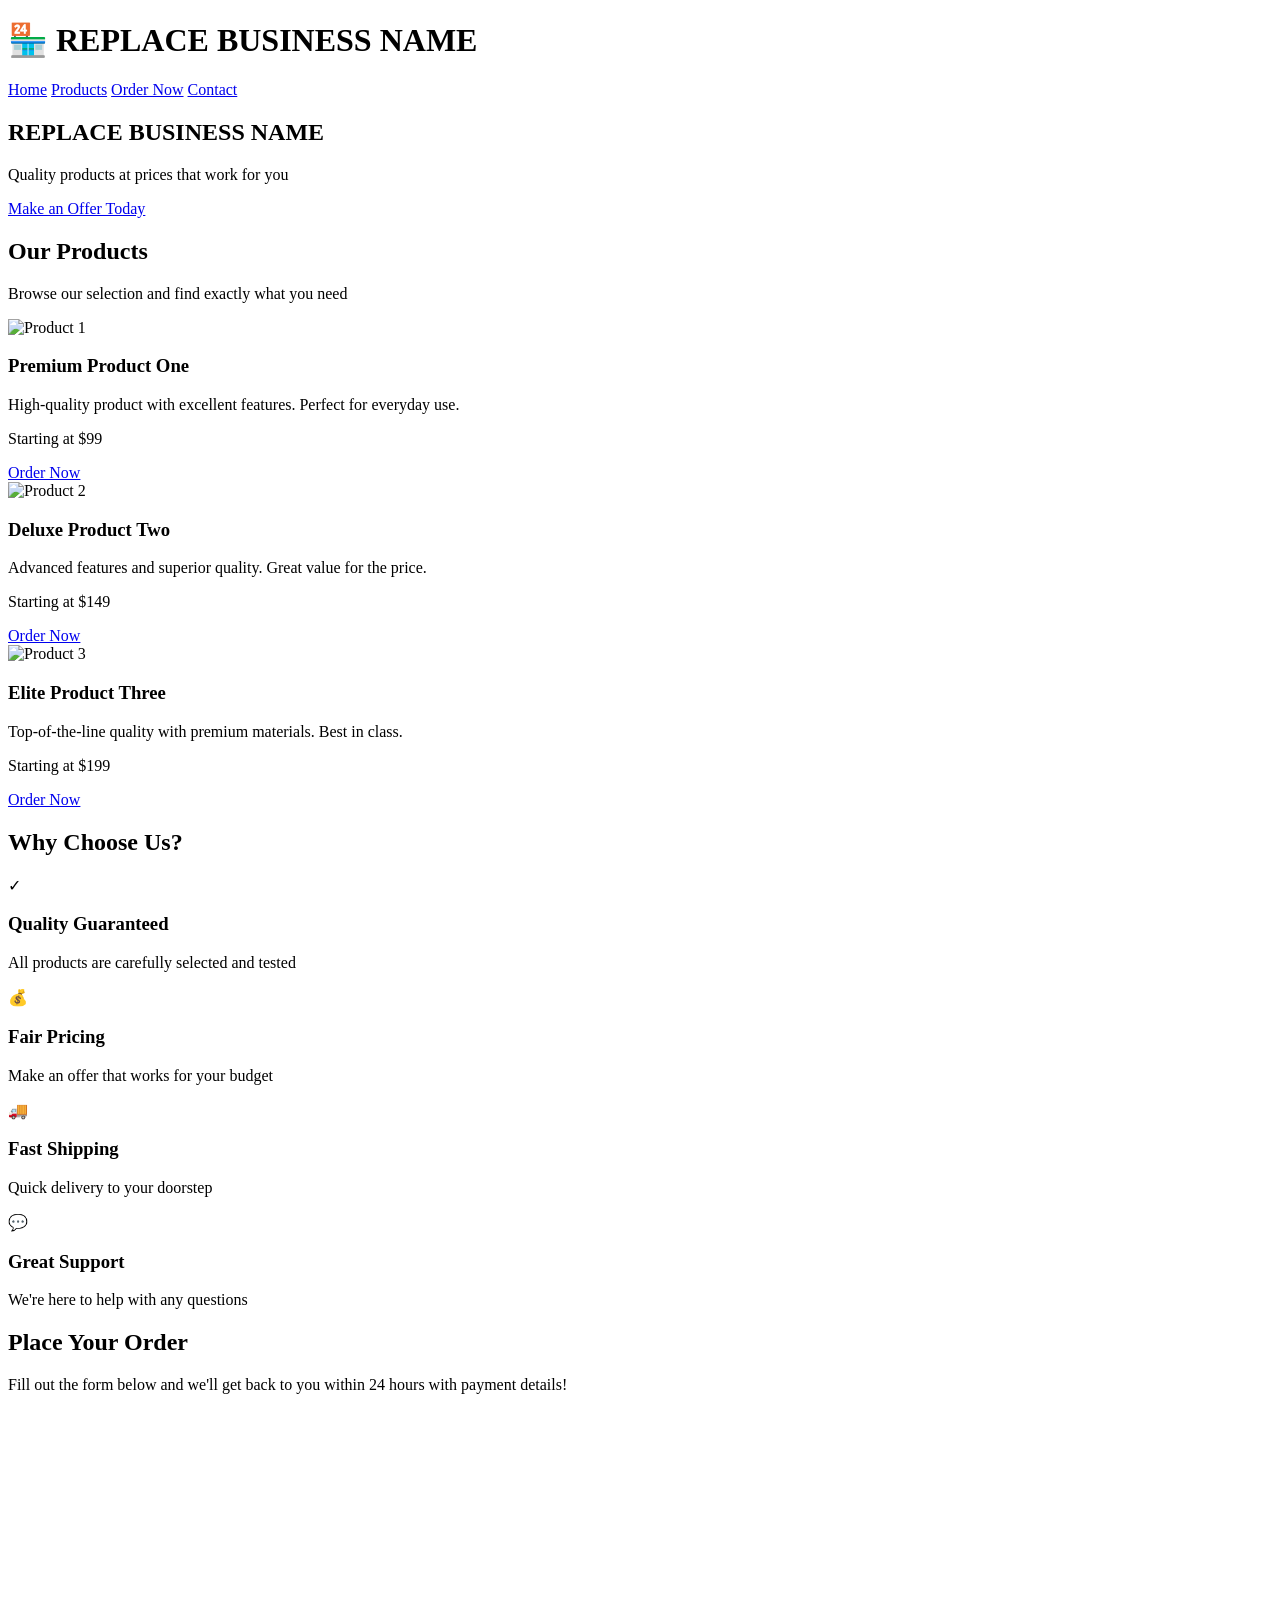
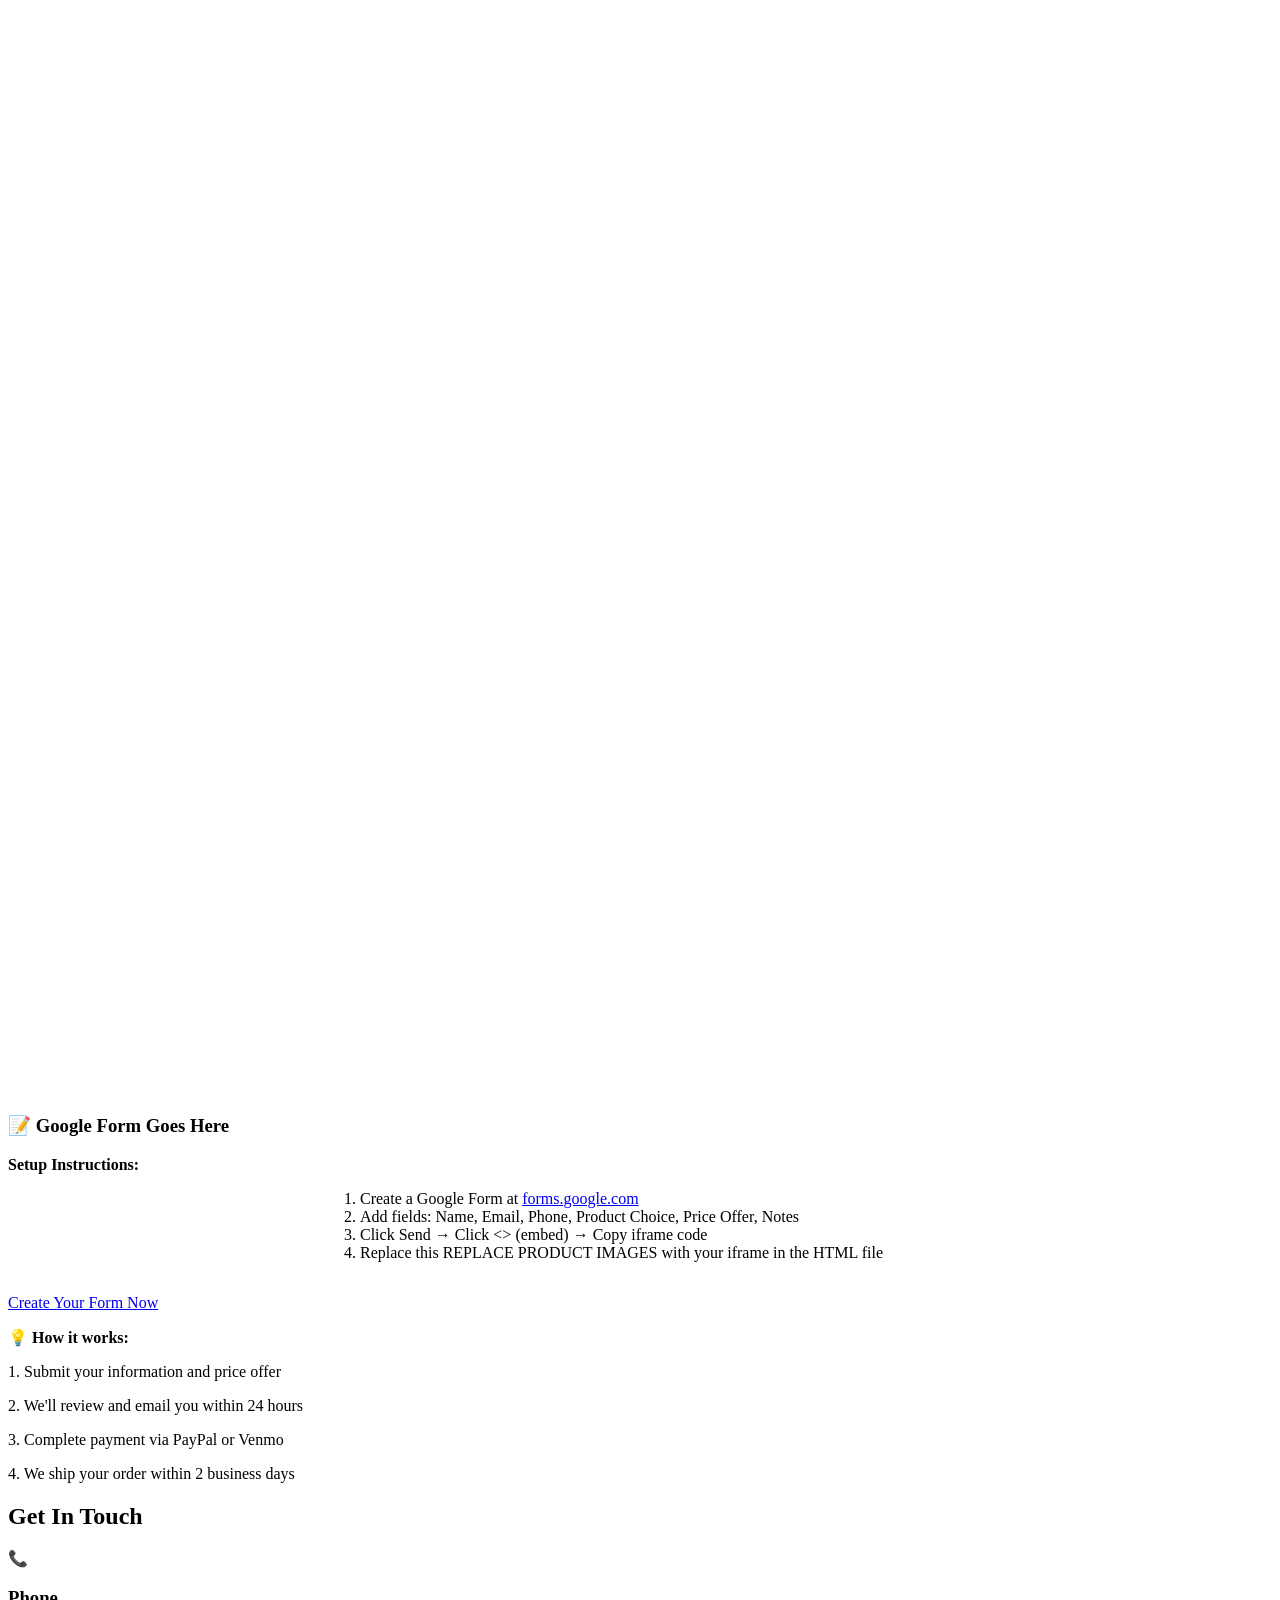
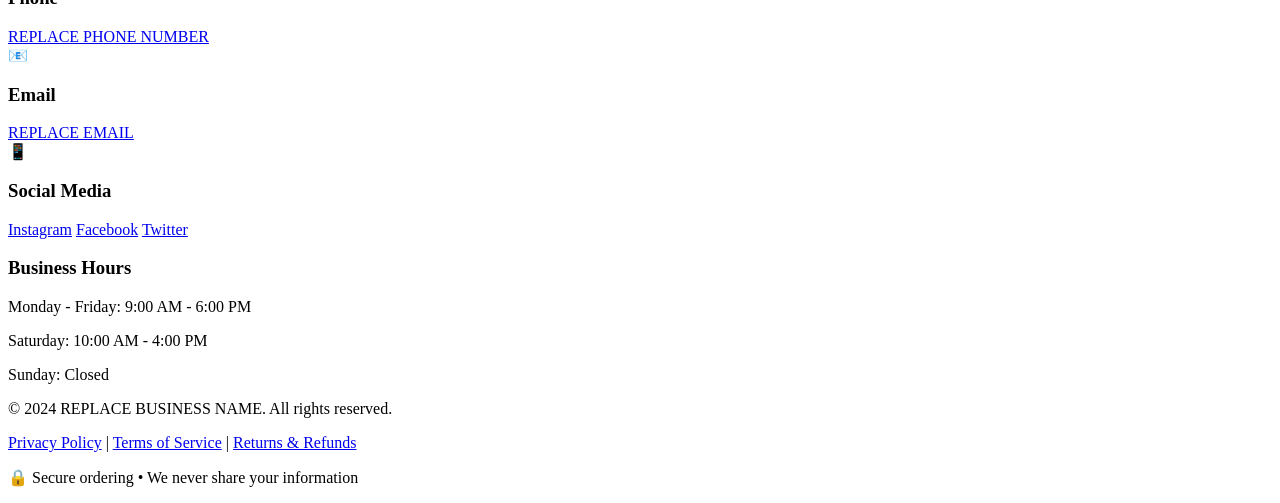
==== index.html @ bd8c414a "Rename index_html.html to index.html" ====
<!DOCTYPE html>
<html lang="en">
<head>
    <meta charset="UTF-8">
    <meta name="viewport" content="width=device-width, initial-scale=1.0">
    <meta name="description" content="Quality products at competitive prices. Browse our selection and make an offer today!">
    <title>REPLACE BUSINESS NAME - Quality Products</title>
    <link rel="stylesheet" href="style.css">
    
    <!-- Favicon (optional - replace with your logo) -->
    <link rel="icon" type="image/png" href="favicon.png">
</head>
<body>
    <!-- Header with Navigation -->
    <header>
        <div class="container">
            <h1>🏪 REPLACE BUSINESS NAME</h1>
            <nav>
                <a href="#home">Home</a>
                <a href="#products">Products</a>
                <a href="#order">Order Now</a>
                <a href="#contact">Contact</a>
            </nav>
        </div>
    </header>

    <!-- Hero Section -->
    <section id="home" class="hero">
        <div class="container">
            <h2>REPLACE BUSINESS NAME</h2>
            <p class="hero-subtitle">Quality products at prices that work for you</p>
            <a href="#order" class="btn btn-large">Make an Offer Today</a>
        </div>
    </section>

    <!-- Products Section -->
    <section id="products">
        <div class="container">
            <h2>Our Products</h2>
            <p class="section-intro">Browse our selection and find exactly what you need</p>
            
            <div class="product-grid">
                <!-- Product 1 -->
                <div class="product-card">
                    <img src="https://via.REPLACE PRODUCT IMAGES.com/300x300/667eea/ffffff?text=Product+1" alt="Product 1">
                    <h3>Premium Product One</h3>
                    <p class="product-description">High-quality product with excellent features. Perfect for everyday use.</p>
                    <p class="price">Starting at $99</p>
                    <a href="#order" class="btn">Order Now</a>
                </div>

                <!-- Product 2 -->
                <div class="product-card">
                    <img src="https://via.REPLACE PRODUCT IMAGES.com/300x300/764ba2/ffffff?text=Product+2" alt="Product 2">
                    <h3>Deluxe Product Two</h3>
                    <p class="product-description">Advanced features and superior quality. Great value for the price.</p>
                    <p class="price">Starting at $149</p>
                    <a href="#order" class="btn">Order Now</a>
                </div>

                <!-- Product 3 -->
                <div class="product-card">
                    <img src="https://via.REPLACE PRODUCT IMAGES.com/300x300/f093fb/ffffff?text=Product+3" alt="Product 3">
                    <h3>Elite Product Three</h3>
                    <p class="product-description">Top-of-the-line quality with premium materials. Best in class.</p>
                    <p class="price">Starting at $199</p>
                    <a href="#order" class="btn">Order Now</a>
                </div>

                <!-- Add more products as needed -->
            </div>
        </div>
    </section>

    <!-- Why Choose Us Section -->
    <section id="why-us" class="why-us">
        <div class="container">
            <h2>Why Choose Us?</h2>
            <div class="features-grid">
                <div class="feature">
                    <div class="feature-icon">✓</div>
                    <h3>Quality Guaranteed</h3>
                    <p>All products are carefully selected and tested</p>
                </div>
                <div class="feature">
                    <div class="feature-icon">💰</div>
                    <h3>Fair Pricing</h3>
                    <p>Make an offer that works for your budget</p>
                </div>
                <div class="feature">
                    <div class="feature-icon">🚚</div>
                    <h3>Fast Shipping</h3>
                    <p>Quick delivery to your doorstep</p>
                </div>
                <div class="feature">
                    <div class="feature-icon">💬</div>
                    <h3>Great Support</h3>
                    <p>We're here to help with any questions</p>
                </div>
            </div>
        </div>
    </section>

    <!-- Order Form Section -->
    <section id="order">
        <div class="container">
            <h2>Place Your Order</h2>
            <p class="section-intro">Fill out the form below and we'll get back to you within 24 hours with payment details!</p>
            
            <div class="form-container">
                <!-- 
                INSTRUCTIONS TO EMBED YOUR GOOGLE FORM:
                1. Go to forms.google.com and create your order form
                2. Click "Send" button (top right)
                3. Click the "<>" (embed HTML) icon
                4. Copy the iframe code
                5. Replace the comment below with your iframe code
                6. The iframe should look like:
                   <iframe src="https://docs.google.com/forms/d/e/YOUR-FORM-ID/viewform?embedded=true" width="100%" height="1200" frameborder="0" marginheight="0" marginwidth="0">Loading…</iframe>
                -->
                
                <!-- PASTE YOUR GOOGLE FORM IFRAME HERE -->
                 <iframe src="https://docs.google.com/forms/d/e/1FAIpQLSeBt4kflhxaP4t_a_ipEuscBpE4qZFkReSQwXzYaXc-3Cu7Hw/viewform?embedded=true" width="640" height="1282" frameborder="0" marginheight="0" marginwidth="0">Loading…</iframe>
                <div class="form-REPLACE PRODUCT IMAGES">
                    <h3>📝 Google Form Goes Here</h3>
                    <p><strong>Setup Instructions:</strong></p>
                    <ol style="text-align: left; max-width: 600px; margin: 1rem auto;">
                        <li>Create a Google Form at <a href="https://forms.google.com" target="_blank">forms.google.com</a></li>
                        <li>Add fields: Name, Email, Phone, Product Choice, Price Offer, Notes</li>
                        <li>Click Send → Click &lt;&gt; (embed) → Copy iframe code</li>
                        <li>Replace this REPLACE PRODUCT IMAGES with your iframe in the HTML file</li>
                    </ol>
                    <p style="margin-top: 2rem;">
                        <a href="https://forms.google.com" target="_blank" class="btn">Create Your Form Now</a>
                    </p>
                </div>
                <!-- END GOOGLE FORM SECTION -->
            </div>

            <div class="order-note">
                <p><strong>💡 How it works:</strong></p>
                <p>1. Submit your information and price offer</p>
                <p>2. We'll review and email you within 24 hours</p>
                <p>3. Complete payment via PayPal or Venmo</p>
                <p>4. We ship your order within 2 business days</p>
            </div>
        </div>
    </section>

    <!-- Testimonials Section (Optional) -->
    <!--
    <section id="testimonials" class="testimonials">
        <div class="container">
            <h2>What Our Customers Say</h2>
            <div class="testimonial-grid">
                <div class="testimonial">
                    <p class="testimonial-text">"Great quality and excellent customer service! Highly recommended."</p>
                    <p class="testimonial-author">- Sarah M.</p>
                </div>
                <div class="testimonial">
                    <p class="testimonial-text">"Fast shipping and exactly as described. Will order again!"</p>
                    <p class="testimonial-author">- John D.</p>
                </div>
                <div class="testimonial">
                    <p class="testimonial-text">"Love the flexible pricing. Got exactly what I needed at a fair price."</p>
                    <p class="testimonial-author">- Maria L.</p>
                </div>
            </div>
        </div>
    </section>
    -->
    
    <!-- Contact Section -->
    <section id="contact">
        <div class="container">
            <h2>Get In Touch</h2>
            <div class="contact-info">
                <div class="contact-item">
                    <span class="contact-icon">📞</span>
                    <h3>Phone</h3>
                    <a href="tel:+15551234567">REPLACE PHONE NUMBER</a>
                </div>
                <div class="contact-item">
                    <span class="contact-icon">📧</span>
                    <h3>Email</h3>
                    <a href="mailto:REPLACE EMAIL">REPLACE EMAIL</a>
                </div>
                <div class="contact-item">
                    <span class="contact-icon">📱</span>
                    <h3>Social Media</h3>
                    <div class="social-links">
                        <a href="https://instagram.com/yourbusiness" target="_blank">Instagram</a>
                        <a href="https://facebook.com/yourbusiness" target="_blank">Facebook</a>
                        <a href="https://twitter.com/yourbusiness" target="_blank">Twitter</a>
                    </div>
                </div>
            </div>
            
            <div class="business-hours">
                <h3>Business Hours</h3>
                <p>Monday - Friday: 9:00 AM - 6:00 PM</p>
                <p>Saturday: 10:00 AM - 4:00 PM</p>
                <p>Sunday: Closed</p>
            </div>
        </div>
    </section>

    <!-- Footer -->
    <footer>
        <div class="container">
            <p>&copy; 2024 REPLACE BUSINESS NAME. All rights reserved.</p>
            <p class="footer-links">
                <a href="#privacy">Privacy Policy</a> | 
                <a href="#terms">Terms of Service</a> | 
                <a href="#returns">Returns & Refunds</a>
            </p>
            <p class="security-note">🔒 Secure ordering • We never share your information</p>
        </div>
    </footer>

    <!-- Google Analytics 4 -->
    <!-- 
    TO ADD GOOGLE ANALYTICS:
    1. Go to analytics.google.com
    2. Create account and property
    3. Get your Measurement ID (format: G-XXXXXXXXXX)
    4. Replace YOUR-GA4-MEASUREMENT-ID below with your actual ID
    5. Uncomment the script tags below
    -->
    
    <!-- UNCOMMENT THESE LINES AND ADD YOUR GA4 ID:
    <script async src="https://www.googletagmanager.com/gtag/js?id=YOUR-GA4-MEASUREMENT-ID"></script>
    <script>
        window.dataLayer = window.dataLayer || [];
        function gtag(){dataLayer.push(arguments);}
        gtag('js', new Date());
        gtag('config', 'YOUR-GA4-MEASUREMENT-ID');
    </script>
    -->

    <!-- Microsoft Clarity (Optional but Recommended) -->
    <!--
    TO ADD MICROSOFT CLARITY:
    1. Go to clarity.microsoft.com
    2. Create free account and add your site
    3. Copy the tracking code they provide
    4. Paste it here (replace the comment below)
    -->
    
    <!-- PASTE YOUR MICROSOFT CLARITY CODE HERE -->

</body>
</html>
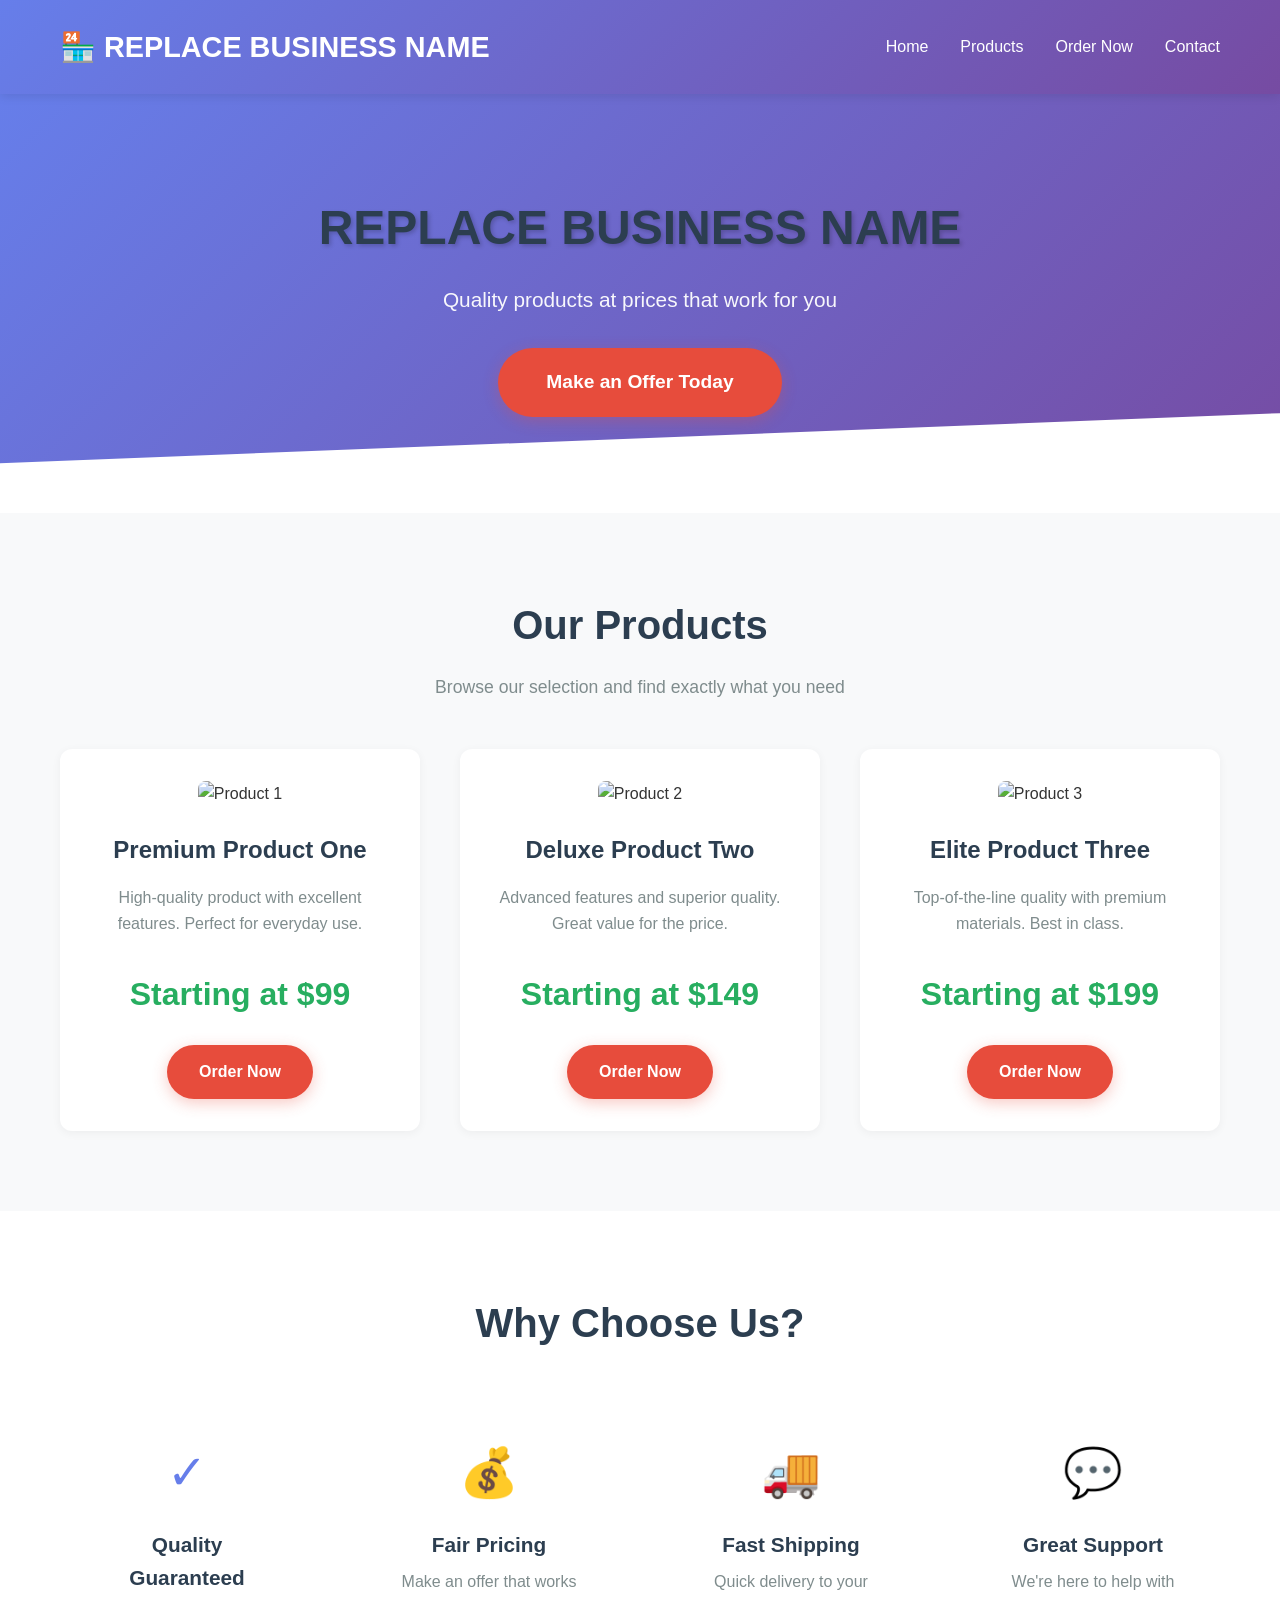
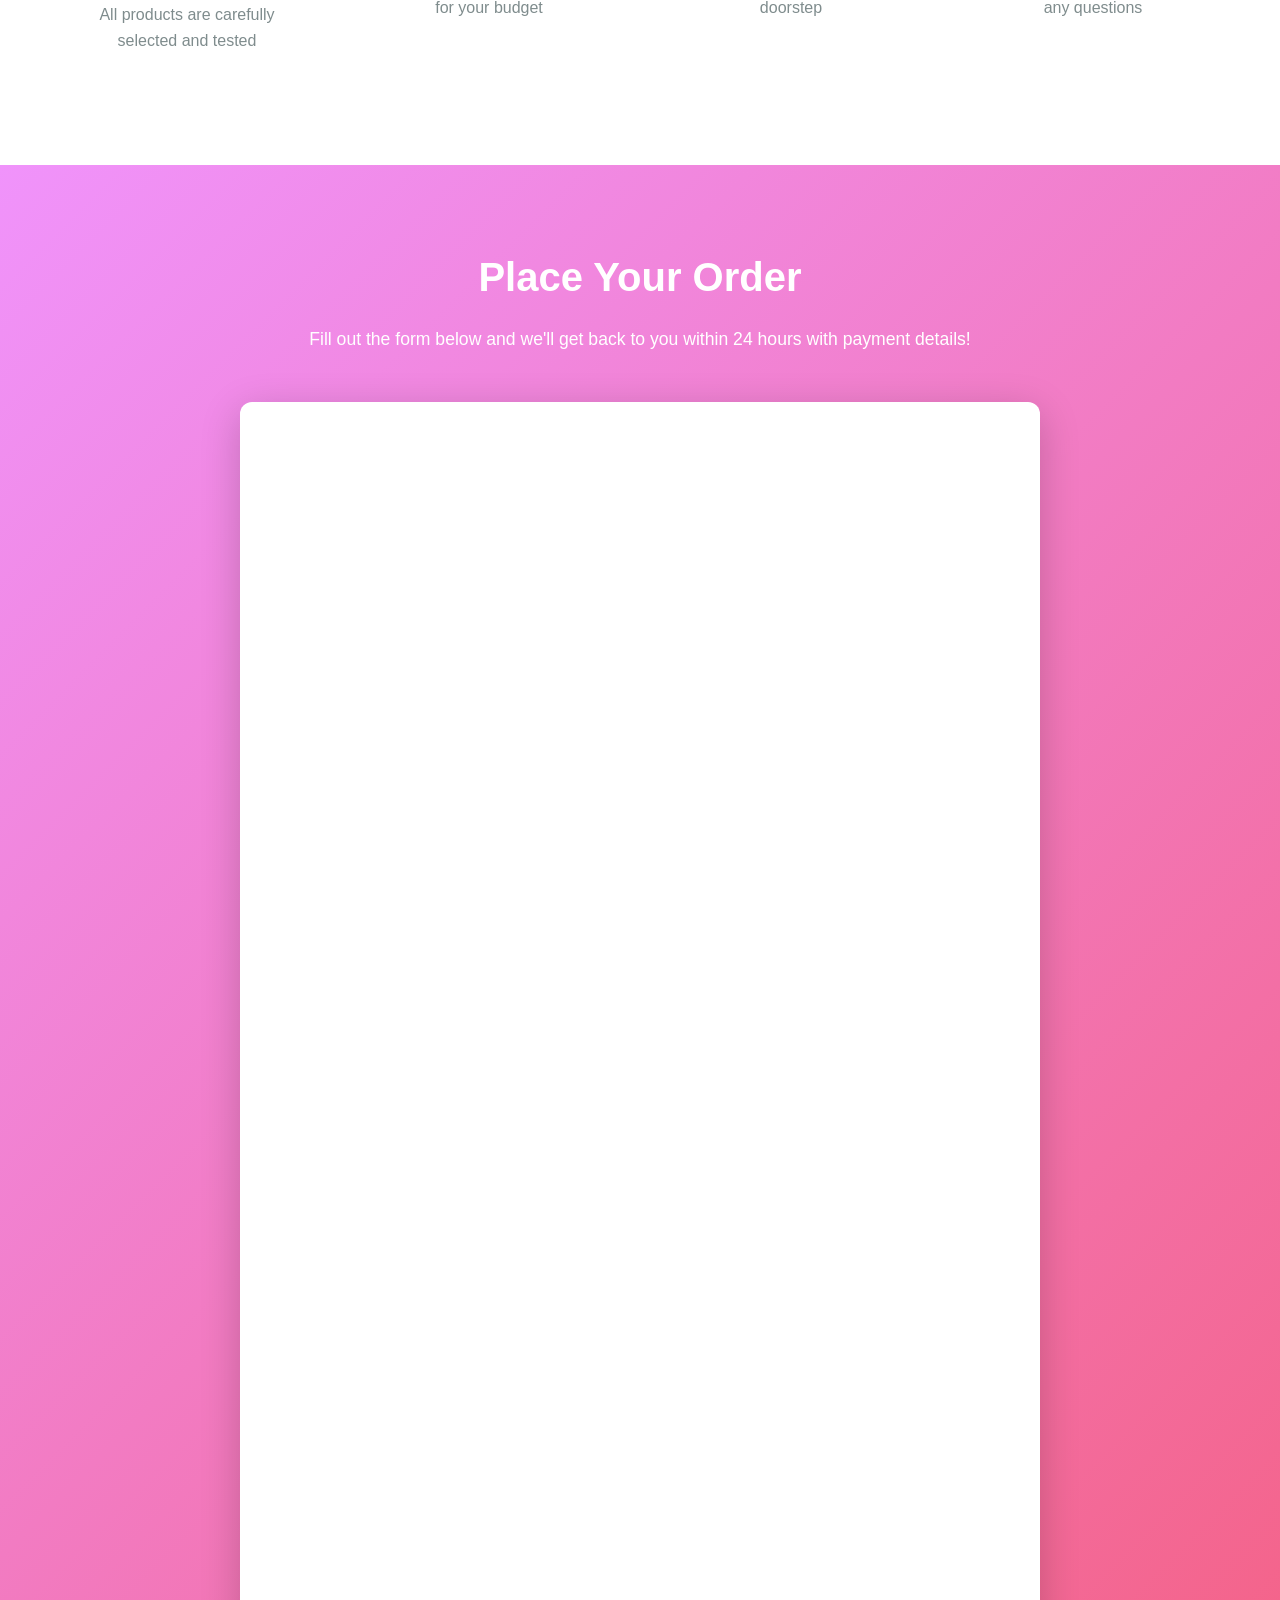
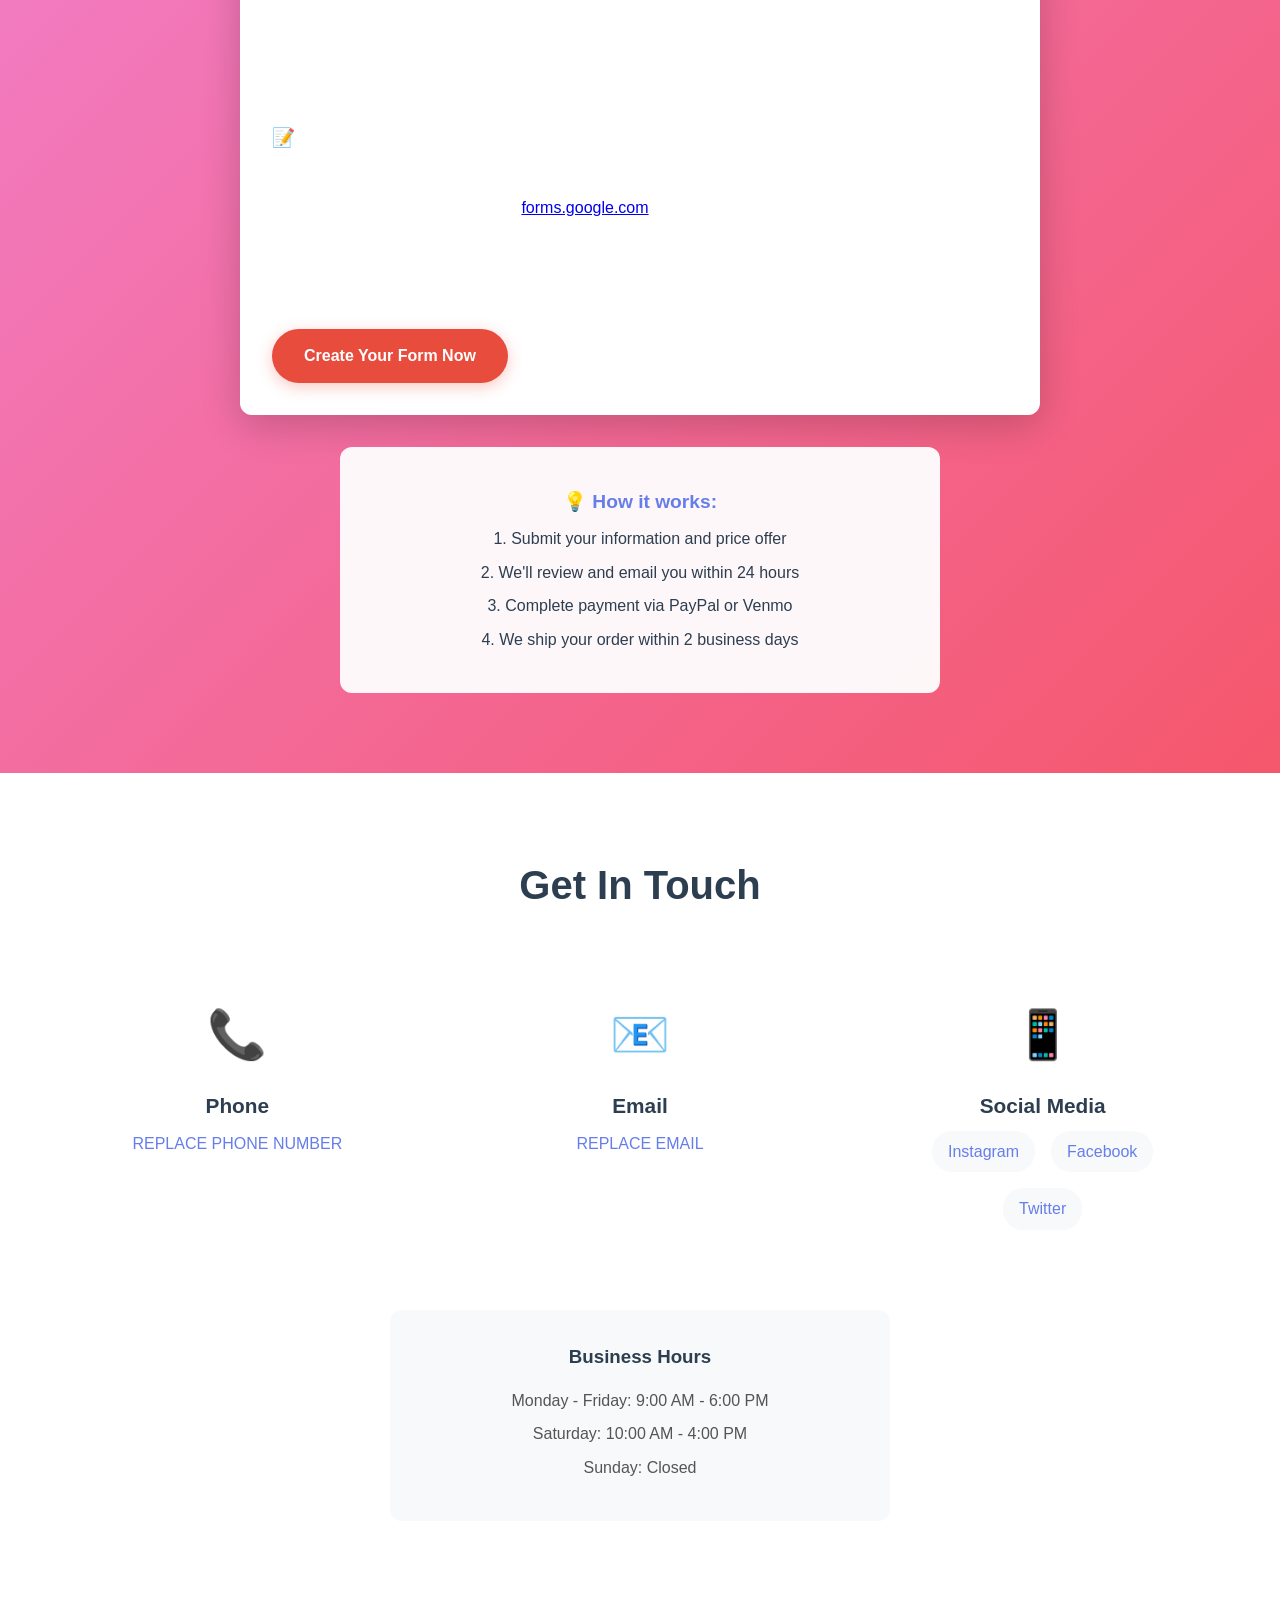
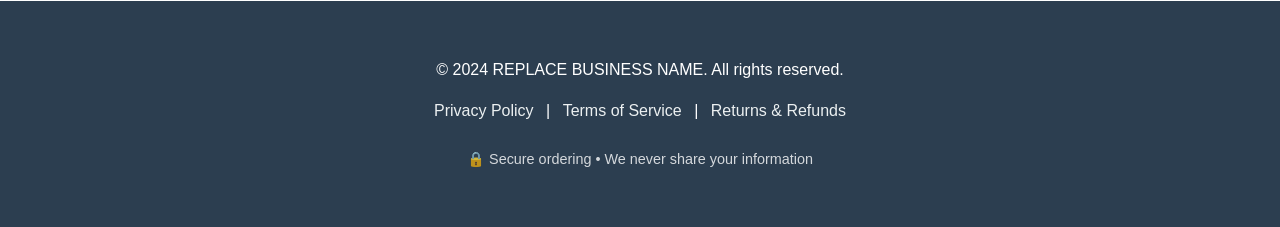
==== commit 63c51d5a: "Add files via upload" ====
--- a/index.html
+++ b/index.html
@@ -189,9 +189,9 @@
                     <span class="contact-icon">📱</span>
                     <h3>Social Media</h3>
                     <div class="social-links">
-                        <a href="https://instagram.com/yourbusiness" target="_blank">Instagram</a>
-                        <a href="https://facebook.com/yourbusiness" target="_blank">Facebook</a>
-                        <a href="https://twitter.com/yourbusiness" target="_blank">Twitter</a>
+                        <a href="https://instagram.com/REPLACEBUSINESS" target="_blank">Instagram</a>
+                        <a href="https://facebook.com/REPLACEBUSINESS" target="_blank">Facebook</a>
+                        <a href="https://twitter.com/REPLACEBUSINESS" target="_blank">Twitter</a>
                     </div>
                 </div>
             </div>
@@ -250,4 +250,4 @@
     <!-- PASTE YOUR MICROSOFT CLARITY CODE HERE -->
 
 </body>
-</html>
+</html>
--- a/style.css
+++ b/style.css
@@ -0,0 +1,627 @@
+/* ===================================
+   RESET & BASE STYLES
+   =================================== */
+
+* {
+    margin: 0;
+    padding: 0;
+    box-sizing: border-box;
+}
+
+html {
+    scroll-behavior: smooth;
+}
+
+body {
+    font-family: -apple-system, BlinkMacSystemSystemFont, 'Segoe UI', Roboto, Oxygen, Ubuntu, Cantarell, 'Open Sans', 'Helvetica Neue', sans-serif;
+    line-height: 1.6;
+    color: #333;
+    background-color: #fff;
+}
+
+.container {
+    max-width: 1200px;
+    margin: 0 auto;
+    padding: 0 20px;
+}
+
+/* ===================================
+   HEADER & NAVIGATION
+   =================================== */
+
+header {
+    background: linear-gradient(135deg, #667eea 0%, #764ba2 100%);
+    color: white;
+    padding: 1.5rem 0;
+    position: sticky;
+    top: 0;
+    z-index: 1000;
+    box-shadow: 0 2px 10px rgba(0, 0, 0, 0.1);
+}
+
+header .container {
+    display: flex;
+    justify-content: space-between;
+    align-items: center;
+    flex-wrap: wrap;
+}
+
+header h1 {
+    font-size: 1.8rem;
+    font-weight: 700;
+}
+
+nav {
+    display: flex;
+    gap: 2rem;
+}
+
+nav a {
+    color: white;
+    text-decoration: none;
+    font-weight: 500;
+    font-size: 1rem;
+    transition: opacity 0.3s ease;
+    padding: 0.5rem 0;
+}
+
+nav a:hover {
+    opacity: 0.8;
+    text-decoration: underline;
+}
+
+/* ===================================
+   HERO SECTION
+   =================================== */
+
+.hero {
+    background: linear-gradient(135deg, #667eea 0%, #764ba2 100%);
+    color: white;
+    text-align: center;
+    padding: 6rem 2rem;
+    position: relative;
+}
+
+.hero::after {
+    content: '';
+    position: absolute;
+    bottom: 0;
+    left: 0;
+    right: 0;
+    height: 100px;
+    background: white;
+    clip-path: polygon(0 50%, 100% 0, 100% 100%, 0 100%);
+}
+
+.hero h2 {
+    font-size: 3rem;
+    margin-bottom: 1rem;
+    font-weight: 700;
+    text-shadow: 2px 2px 4px rgba(0, 0, 0, 0.2);
+}
+
+.hero-subtitle {
+    font-size: 1.3rem;
+    margin-bottom: 2rem;
+    opacity: 0.95;
+}
+
+/* ===================================
+   BUTTONS
+   =================================== */
+
+.btn {
+    display: inline-block;
+    background: #e74c3c;
+    color: white;
+    padding: 0.9rem 2rem;
+    text-decoration: none;
+    border-radius: 50px;
+    font-weight: 600;
+    font-size: 1rem;
+    transition: all 0.3s ease;
+    border: none;
+    cursor: pointer;
+    box-shadow: 0 4px 15px rgba(231, 76, 60, 0.3);
+}
+
+.btn:hover {
+    background: #c0392b;
+    transform: translateY(-2px);
+    box-shadow: 0 6px 20px rgba(231, 76, 60, 0.4);
+}
+
+.btn-large {
+    padding: 1.2rem 3rem;
+    font-size: 1.2rem;
+}
+
+/* ===================================
+   SECTIONS
+   =================================== */
+
+section {
+    padding: 5rem 2rem;
+}
+
+section h2 {
+    text-align: center;
+    font-size: 2.5rem;
+    margin-bottom: 1rem;
+    color: #2c3e50;
+}
+
+.section-intro {
+    text-align: center;
+    font-size: 1.1rem;
+    color: #7f8c8d;
+    margin-bottom: 3rem;
+    max-width: 700px;
+    margin-left: auto;
+    margin-right: auto;
+}
+
+/* ===================================
+   PRODUCTS SECTION
+   =================================== */
+
+#products {
+    background: #f8f9fa;
+}
+
+.product-grid {
+    display: grid;
+    grid-template-columns: repeat(auto-fit, minmax(280px, 1fr));
+    gap: 2.5rem;
+    margin-top: 3rem;
+}
+
+.product-card {
+    background: white;
+    border-radius: 12px;
+    padding: 2rem;
+    text-align: center;
+    transition: all 0.3s ease;
+    box-shadow: 0 2px 10px rgba(0, 0, 0, 0.05);
+}
+
+.product-card:hover {
+    transform: translateY(-8px);
+    box-shadow: 0 8px 30px rgba(0, 0, 0, 0.12);
+}
+
+.product-card img {
+    width: 100%;
+    height: 250px;
+    object-fit: cover;
+    border-radius: 8px;
+    margin-bottom: 1.5rem;
+}
+
+.product-card h3 {
+    font-size: 1.5rem;
+    margin-bottom: 1rem;
+    color: #2c3e50;
+}
+
+.product-description {
+    color: #7f8c8d;
+    margin-bottom: 1.5rem;
+    min-height: 60px;
+}
+
+.price {
+    font-size: 2rem;
+    color: #27ae60;
+    font-weight: 700;
+    margin: 1.5rem 0;
+}
+
+/* ===================================
+   WHY US SECTION
+   =================================== */
+
+.why-us {
+    background: white;
+}
+
+.features-grid {
+    display: grid;
+    grid-template-columns: repeat(auto-fit, minmax(250px, 1fr));
+    gap: 3rem;
+    margin-top: 3rem;
+}
+
+.feature {
+    text-align: center;
+    padding: 2rem;
+}
+
+.feature-icon {
+    font-size: 3rem;
+    margin-bottom: 1rem;
+    color: #667eea;
+}
+
+.feature h3 {
+    font-size: 1.3rem;
+    margin-bottom: 0.5rem;
+    color: #2c3e50;
+}
+
+.feature p {
+    color: #7f8c8d;
+}
+
+/* ===================================
+   ORDER FORM SECTION
+   =================================== */
+
+#order {
+    background: linear-gradient(135deg, #f093fb 0%, #f5576c 100%);
+    color: white;
+}
+
+#order h2,
+#order .section-intro {
+    color: white;
+}
+
+.form-container {
+    max-width: 800px;
+    margin: 2rem auto;
+    background: white;
+    border-radius: 12px;
+    padding: 2rem;
+    box-shadow: 0 10px 40px rgba(0, 0, 0, 0.2);
+}
+
+.form-container iframe {
+    width: 100% !important;
+    min-height: 1200px;
+    border: none;
+    border-radius: 8px;
+}
+
+/* For mobile devices */
+@media (max-width: 768px) {
+    .form-container iframe {
+        min-height: 1400px;
+    }
+}
+
+.form-placeholder {
+    text-align: center;
+    padding: 3rem 2rem;
+    background: #f8f9fa;
+    border-radius: 8px;
+    border: 2px dashed #dee2e6;
+}
+
+.form-placeholder h3 {
+    color: #495057;
+    margin-bottom: 1rem;
+}
+
+.form-placeholder p,
+.form-placeholder ol {
+    color: #6c757d;
+    line-height: 1.8;
+}
+
+.form-placeholder ol {
+    margin: 1rem 0;
+}
+
+.form-placeholder ol li {
+    margin: 0.5rem 0;
+}
+
+.form-placeholder a {
+    color: #667eea;
+}
+
+.order-note {
+    max-width: 600px;
+    margin: 2rem auto 0;
+    background: rgba(255, 255, 255, 0.95);
+    padding: 2rem;
+    border-radius: 12px;
+    color: #2c3e50;
+    text-align: center;
+}
+
+.order-note p {
+    margin: 0.5rem 0;
+}
+
+.order-note strong {
+    font-size: 1.2rem;
+    color: #667eea;
+}
+
+/* ===================================
+   TESTIMONIALS SECTION
+   =================================== */
+
+.testimonials {
+    background: #f8f9fa;
+}
+
+.testimonial-grid {
+    display: grid;
+    grid-template-columns: repeat(auto-fit, minmax(280px, 1fr));
+    gap: 2rem;
+    margin-top: 3rem;
+}
+
+.testimonial {
+    background: white;
+    padding: 2rem;
+    border-radius: 12px;
+    box-shadow: 0 2px 10px rgba(0, 0, 0, 0.05);
+}
+
+.testimonial-text {
+    font-style: italic;
+    color: #555;
+    margin-bottom: 1rem;
+    font-size: 1.1rem;
+    line-height: 1.8;
+}
+
+.testimonial-author {
+    font-weight: 600;
+    color: #667eea;
+    text-align: right;
+}
+
+/* ===================================
+   CONTACT SECTION
+   =================================== */
+
+#contact {
+    background: white;
+    text-align: center;
+}
+
+.contact-info {
+    display: grid;
+    grid-template-columns: repeat(auto-fit, minmax(250px, 1fr));
+    gap: 3rem;
+    margin-top: 3rem;
+    margin-bottom: 3rem;
+}
+
+.contact-item {
+    padding: 2rem;
+}
+
+.contact-icon {
+    font-size: 3rem;
+    display: block;
+    margin-bottom: 1rem;
+}
+
+.contact-item h3 {
+    font-size: 1.3rem;
+    margin-bottom: 0.5rem;
+    color: #2c3e50;
+}
+
+.contact-item a {
+    color: #667eea;
+    text-decoration: none;
+    font-weight: 500;
+    transition: color 0.3s ease;
+}
+
+.contact-item a:hover {
+    color: #764ba2;
+    text-decoration: underline;
+}
+
+.social-links {
+    display: flex;
+    gap: 1rem;
+    justify-content: center;
+    flex-wrap: wrap;
+}
+
+.social-links a {
+    display: inline-block;
+    padding: 0.5rem 1rem;
+    background: #f8f9fa;
+    border-radius: 20px;
+    transition: all 0.3s ease;
+}
+
+.social-links a:hover {
+    background: #667eea;
+    color: white !important;
+}
+
+.business-hours {
+    background: #f8f9fa;
+    padding: 2rem;
+    border-radius: 12px;
+    max-width: 500px;
+    margin: 3rem auto 0;
+}
+
+.business-hours h3 {
+    margin-bottom: 1rem;
+    color: #2c3e50;
+}
+
+.business-hours p {
+    margin: 0.5rem 0;
+    color: #555;
+}
+
+/* ===================================
+   FOOTER
+   =================================== */
+
+footer {
+    background: #2c3e50;
+    color: white;
+    text-align: center;
+    padding: 3rem 2rem;
+}
+
+footer p {
+    margin: 0.5rem 0;
+}
+
+.footer-links {
+    margin: 1rem 0;
+}
+
+.footer-links a {
+    color: #ecf0f1;
+    text-decoration: none;
+    margin: 0 0.5rem;
+    transition: color 0.3s ease;
+}
+
+.footer-links a:hover {
+    color: #667eea;
+}
+
+.security-note {
+    font-size: 0.9rem;
+    opacity: 0.8;
+    margin-top: 1.5rem;
+}
+
+/* ===================================
+   MOBILE RESPONSIVENESS
+   =================================== */
+
+@media (max-width: 768px) {
+    /* Header */
+    header .container {
+        flex-direction: column;
+        text-align: center;
+    }
+
+    header h1 {
+        font-size: 1.5rem;
+        margin-bottom: 1rem;
+    }
+
+    nav {
+        flex-wrap: wrap;
+        justify-content: center;
+        gap: 1rem;
+    }
+
+    nav a {
+        font-size: 0.9rem;
+    }
+
+    /* Hero */
+    .hero {
+        padding: 4rem 1.5rem;
+    }
+
+    .hero h2 {
+        font-size: 2rem;
+    }
+
+    .hero-subtitle {
+        font-size: 1.1rem;
+    }
+
+    /* Sections */
+    section {
+        padding: 3rem 1.5rem;
+    }
+
+    section h2 {
+        font-size: 2rem;
+    }
+
+    /* Products */
+    .product-grid {
+        grid-template-columns: 1fr;
+        gap: 2rem;
+    }
+
+    /* Buttons */
+    .btn-large {
+        padding: 1rem 2rem;
+        font-size: 1rem;
+    }
+
+    /* Contact */
+    .contact-info {
+        grid-template-columns: 1fr;
+        gap: 2rem;
+    }
+
+    /* Form */
+    .form-container {
+        padding: 1.5rem;
+    }
+
+    .order-note {
+        padding: 1.5rem;
+    }
+}
+
+@media (max-width: 480px) {
+    .hero h2 {
+        font-size: 1.6rem;
+    }
+
+    section h2 {
+        font-size: 1.7rem;
+    }
+
+    .price {
+        font-size: 1.6rem;
+    }
+
+    .product-card {
+        padding: 1.5rem;
+    }
+}
+
+/* ===================================
+   ACCESSIBILITY
+   =================================== */
+
+/* Focus states for keyboard navigation */
+a:focus,
+button:focus,
+input:focus,
+textarea:focus {
+    outline: 3px solid #667eea;
+    outline-offset: 2px;
+}
+
+/* High contrast for text */
+@media (prefers-contrast: high) {
+    body {
+        color: #000;
+    }
+    
+    .product-description,
+    .section-intro {
+        color: #333;
+    }
+}
+
+/* Reduced motion for users who prefer it */
+@media (prefers-reduced-motion: reduce) {
+    * {
+        animation: none !important;
+        transition: none !important;
+    }
+    
+    html {
+        scroll-behavior: auto;
+    }
+}
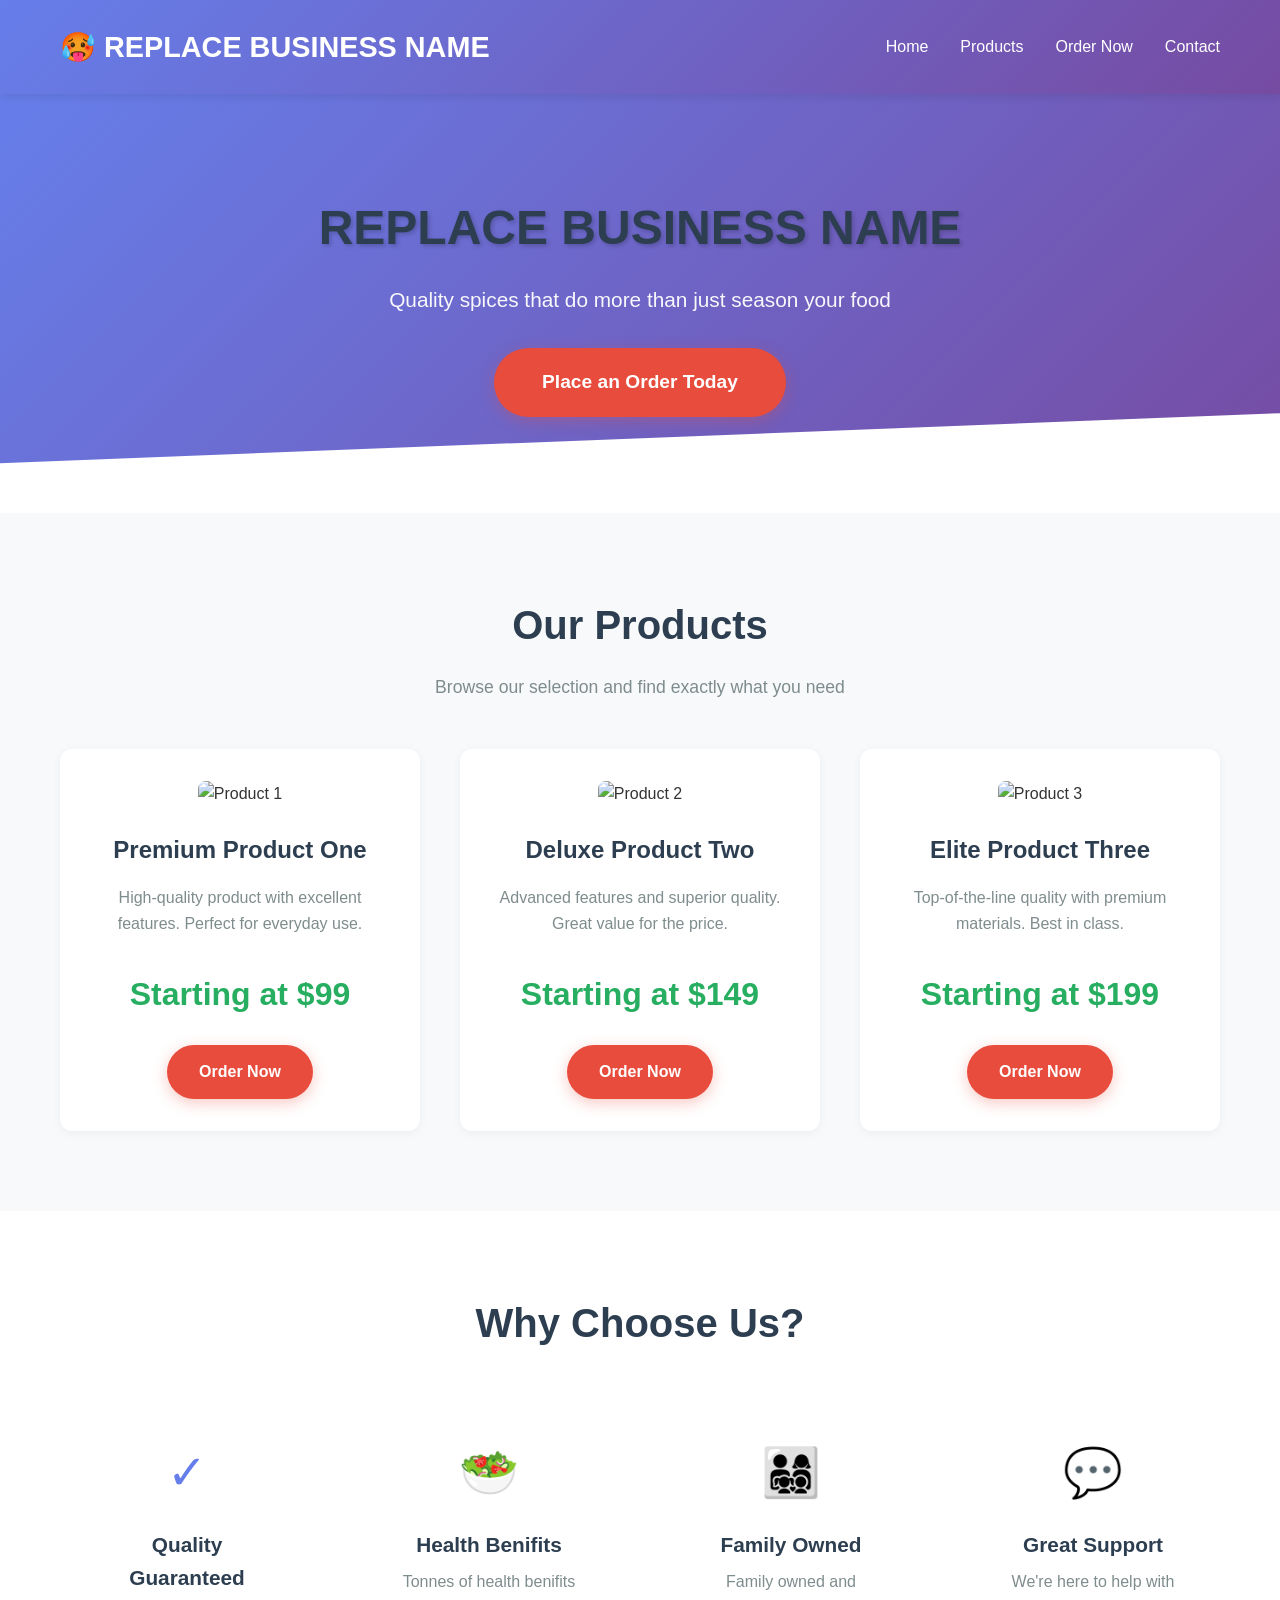
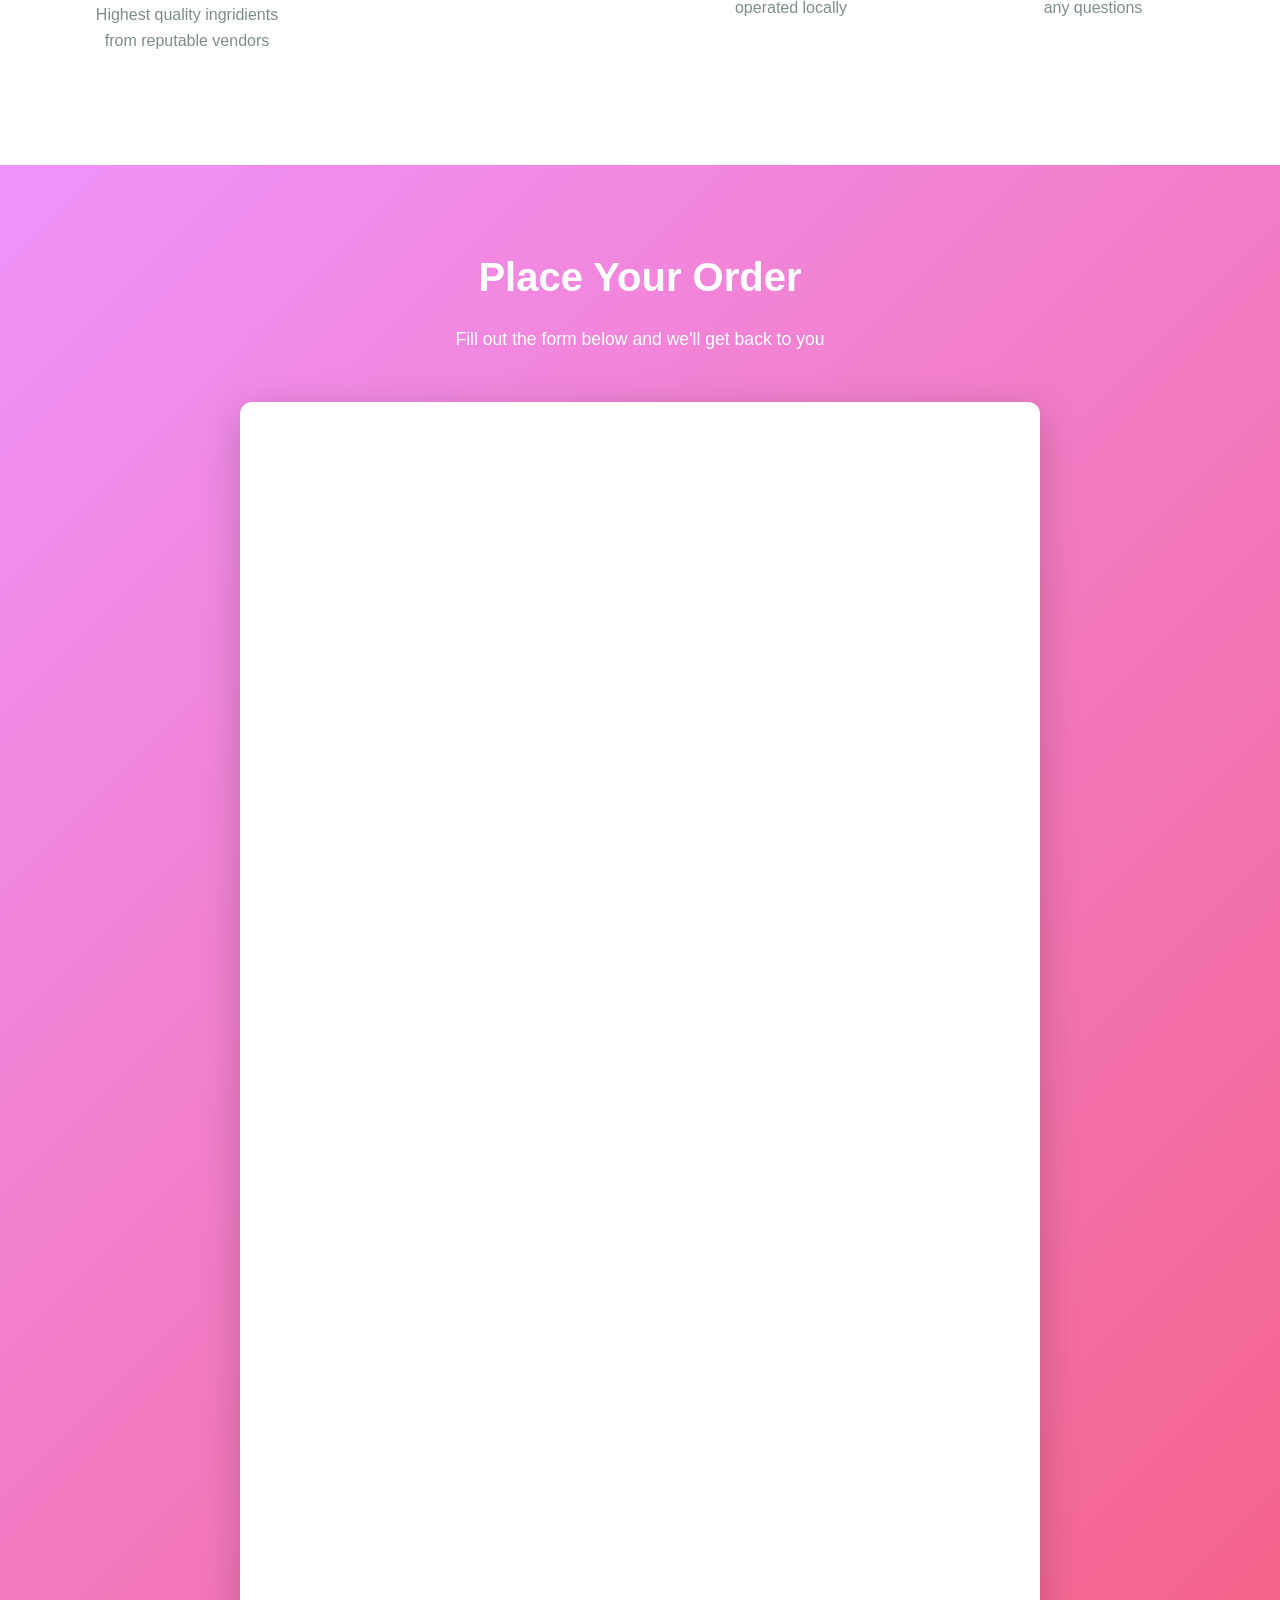
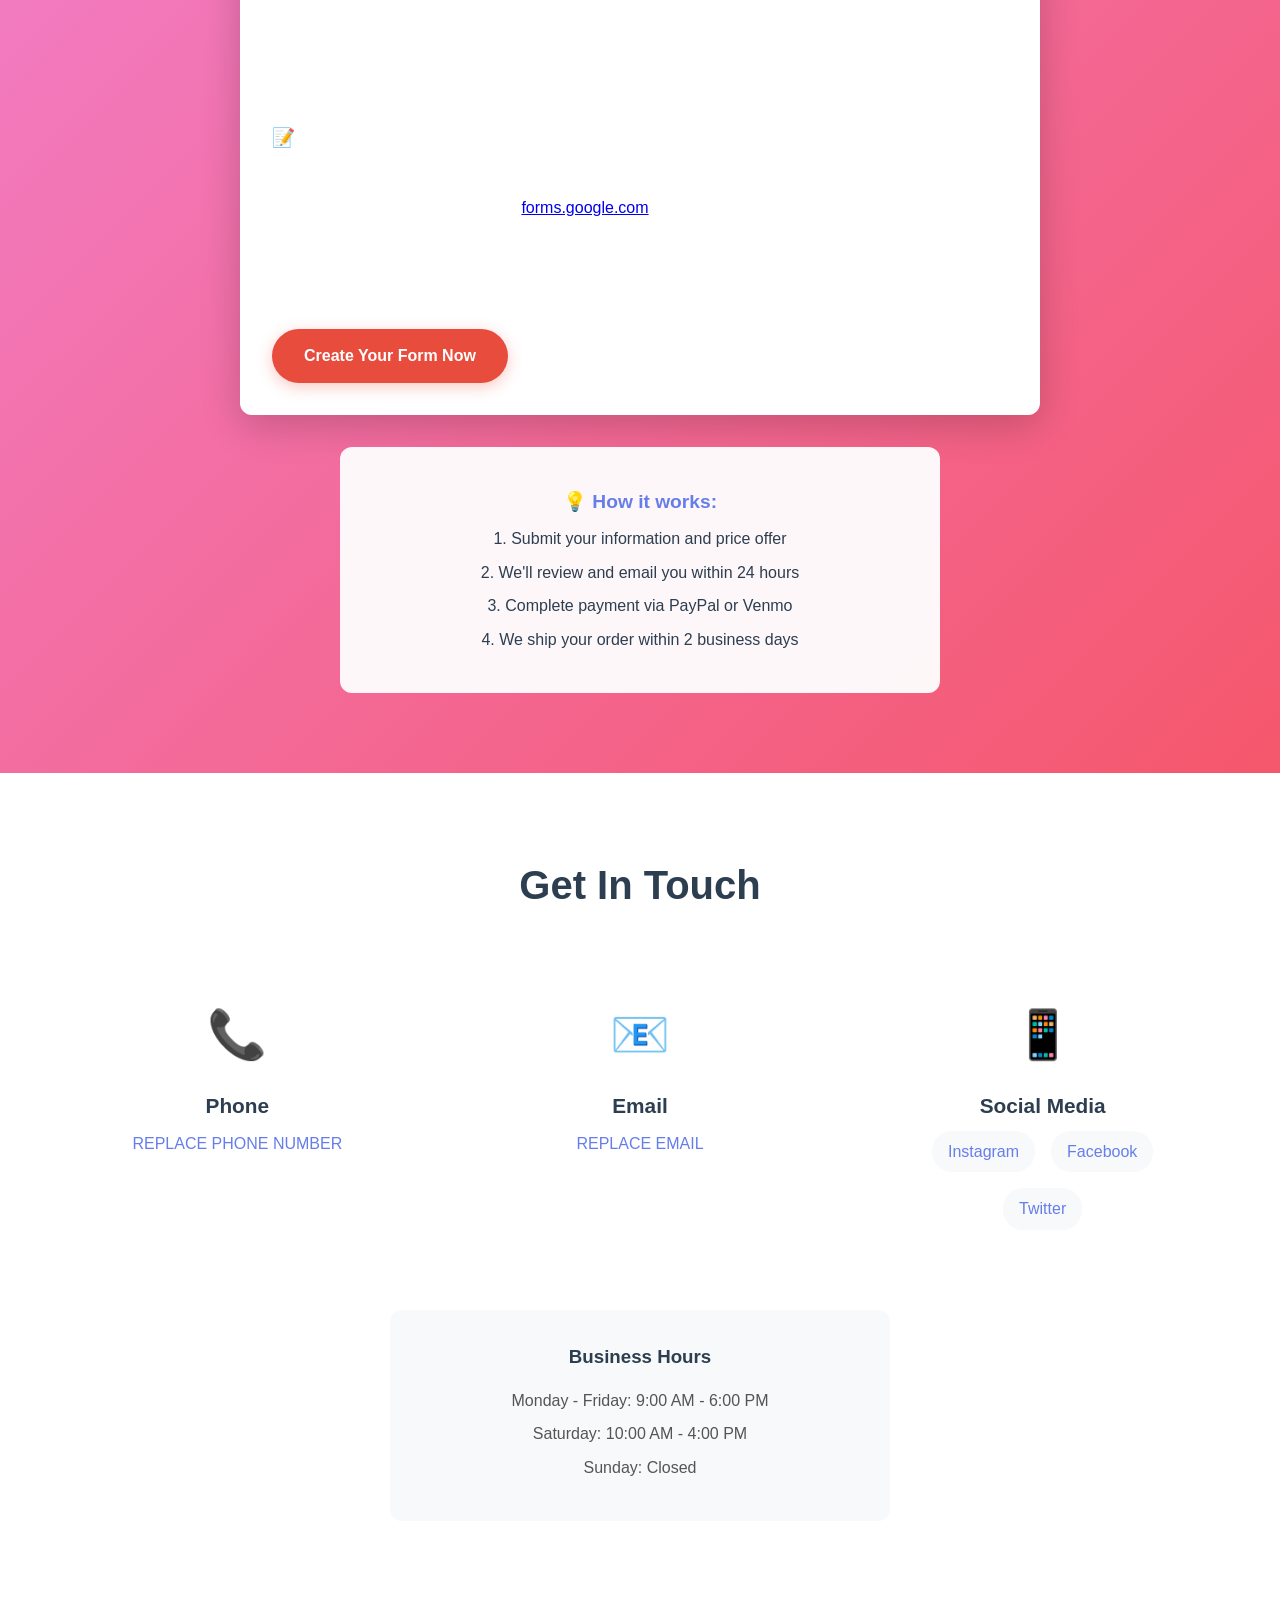
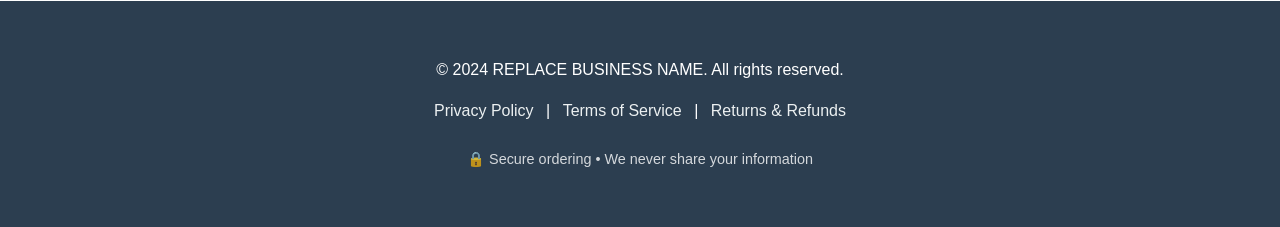
==== commit 636932a9: "Add files via upload" ====
--- a/index.html
+++ b/index.html
@@ -14,7 +14,7 @@
     <!-- Header with Navigation -->
     <header>
         <div class="container">
-            <h1>🏪 REPLACE BUSINESS NAME</h1>
+            <h1>🥵 REPLACE BUSINESS NAME</h1>
             <nav>
                 <a href="#home">Home</a>
                 <a href="#products">Products</a>
@@ -28,8 +28,8 @@
     <section id="home" class="hero">
         <div class="container">
             <h2>REPLACE BUSINESS NAME</h2>
-            <p class="hero-subtitle">Quality products at prices that work for you</p>
-            <a href="#order" class="btn btn-large">Make an Offer Today</a>
+            <p class="hero-subtitle">Quality spices that do more than just season your food</p>
+            <a href="#order" class="btn btn-large">Place an Order Today</a>
         </div>
     </section>
 
@@ -42,7 +42,7 @@
             <div class="product-grid">
                 <!-- Product 1 -->
                 <div class="product-card">
-                    <img src="https://via.REPLACE PRODUCT IMAGES.com/300x300/667eea/ffffff?text=Product+1" alt="Product 1">
+                    <img src="https://www.feastingathome.com/wp-content/uploads/2021/02/Berbere-Recipe-5.jpg" alt="Product 1">
                     <h3>Premium Product One</h3>
                     <p class="product-description">High-quality product with excellent features. Perfect for everyday use.</p>
                     <p class="price">Starting at $99</p>
@@ -51,7 +51,7 @@
 
                 <!-- Product 2 -->
                 <div class="product-card">
-                    <img src="https://via.REPLACE PRODUCT IMAGES.com/300x300/764ba2/ffffff?text=Product+2" alt="Product 2">
+                    <img src="https://www.daringgourmet.com/wp-content/uploads/2013/08/Berbere-1-with-words-edited.jpg" alt="Product 2">
                     <h3>Deluxe Product Two</h3>
                     <p class="product-description">Advanced features and superior quality. Great value for the price.</p>
                     <p class="price">Starting at $149</p>
@@ -60,7 +60,7 @@
 
                 <!-- Product 3 -->
                 <div class="product-card">
-                    <img src="https://via.REPLACE PRODUCT IMAGES.com/300x300/f093fb/ffffff?text=Product+3" alt="Product 3">
+                    <img src="https://foodsofnations.com/cdn/shop/products/mitmita-ethiopian-spicy-seasoning-blend-1.jpg?v=1616648713" alt="Product 3">
                     <h3>Elite Product Three</h3>
                     <p class="product-description">Top-of-the-line quality with premium materials. Best in class.</p>
                     <p class="price">Starting at $199</p>
@@ -80,17 +80,17 @@
                 <div class="feature">
                     <div class="feature-icon">✓</div>
                     <h3>Quality Guaranteed</h3>
-                    <p>All products are carefully selected and tested</p>
-                </div>
-                <div class="feature">
-                    <div class="feature-icon">💰</div>
-                    <h3>Fair Pricing</h3>
-                    <p>Make an offer that works for your budget</p>
-                </div>
-                <div class="feature">
-                    <div class="feature-icon">🚚</div>
-                    <h3>Fast Shipping</h3>
-                    <p>Quick delivery to your doorstep</p>
+                    <p>Highest quality ingridients from reputable vendors</p>
+                </div>
+                <div class="feature">
+                    <div class="feature-icon">🥗</div>
+                    <h3>Health Benifits</h3>
+                    <p>Tonnes of health benifits</p>
+                </div>
+                <div class="feature">
+                    <div class="feature-icon">👨‍👩‍👧‍👦</div>
+                    <h3>Family Owned</h3>
+                    <p>Family owned and operated locally</p>
                 </div>
                 <div class="feature">
                     <div class="feature-icon">💬</div>
@@ -105,7 +105,7 @@
     <section id="order">
         <div class="container">
             <h2>Place Your Order</h2>
-            <p class="section-intro">Fill out the form below and we'll get back to you within 24 hours with payment details!</p>
+            <p class="section-intro">Fill out the form below and we'll get back to you</p>
             
             <div class="form-container">
                 <!-- 
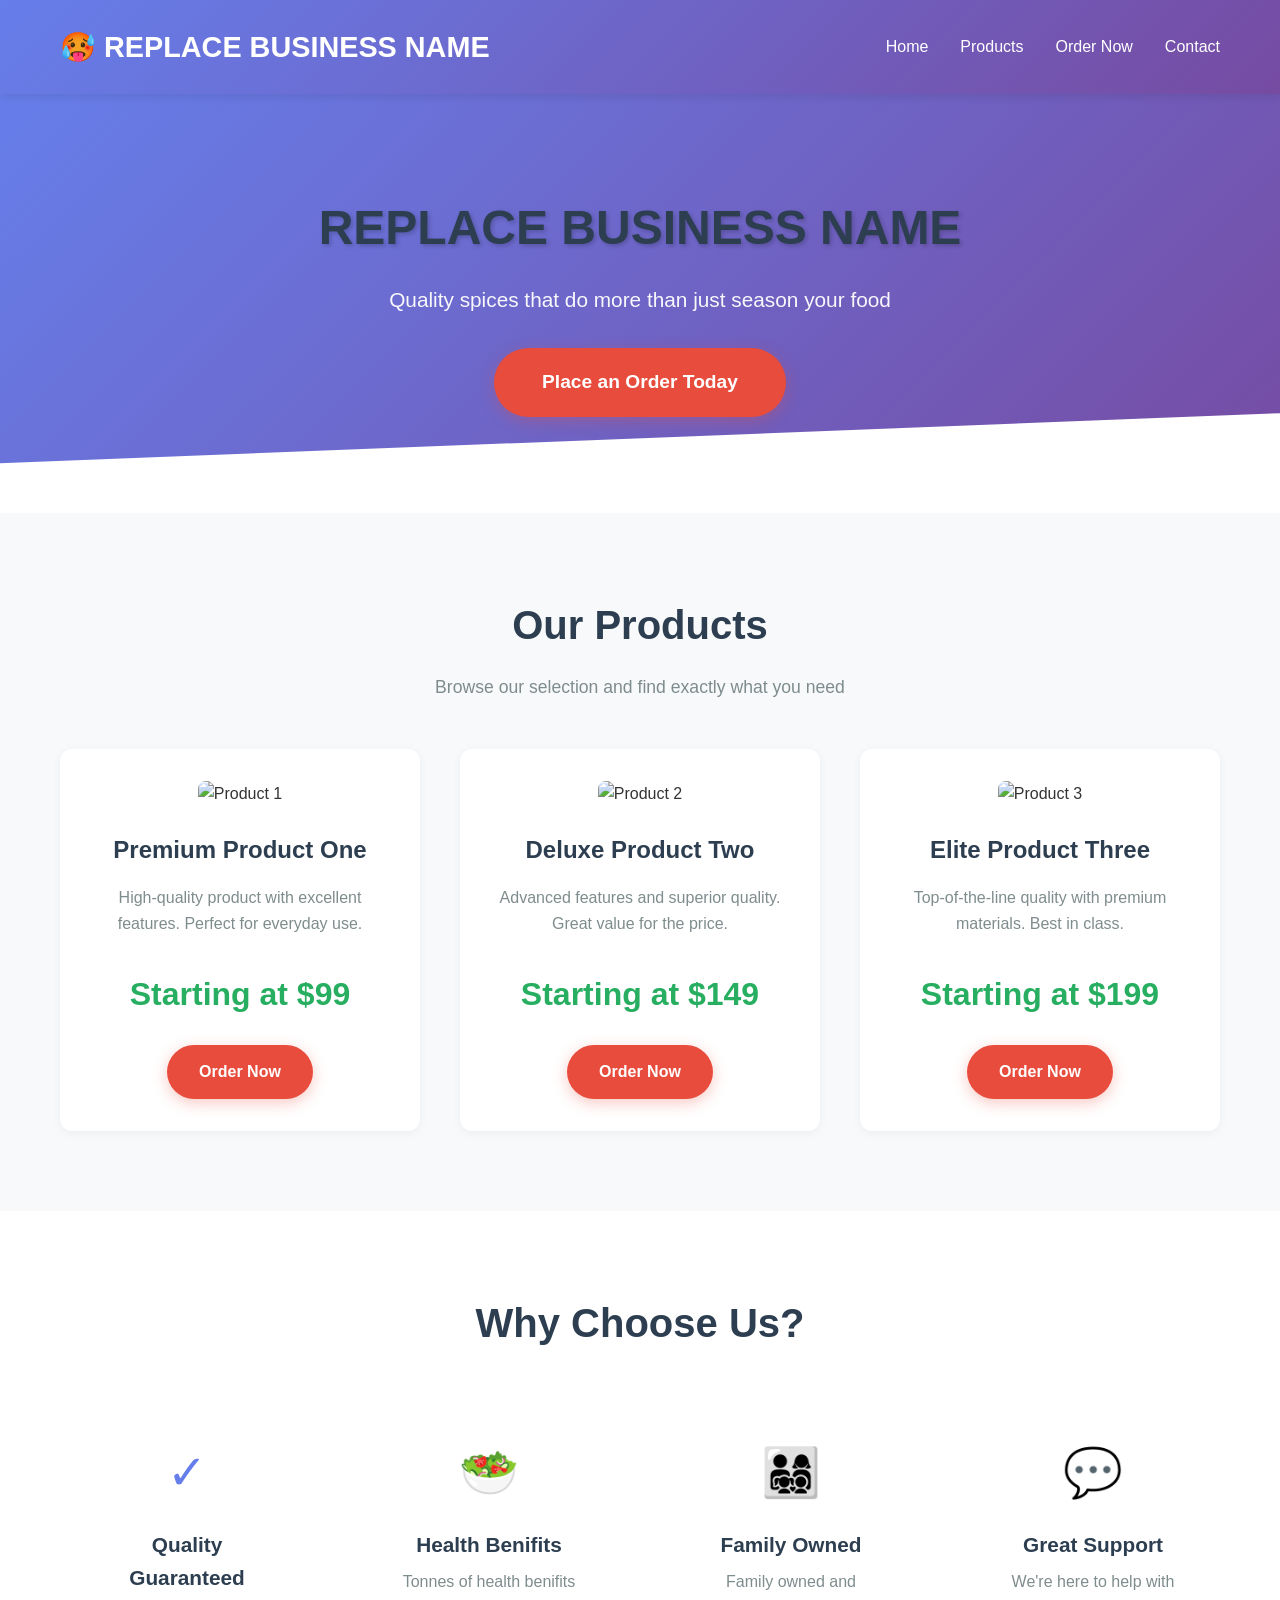
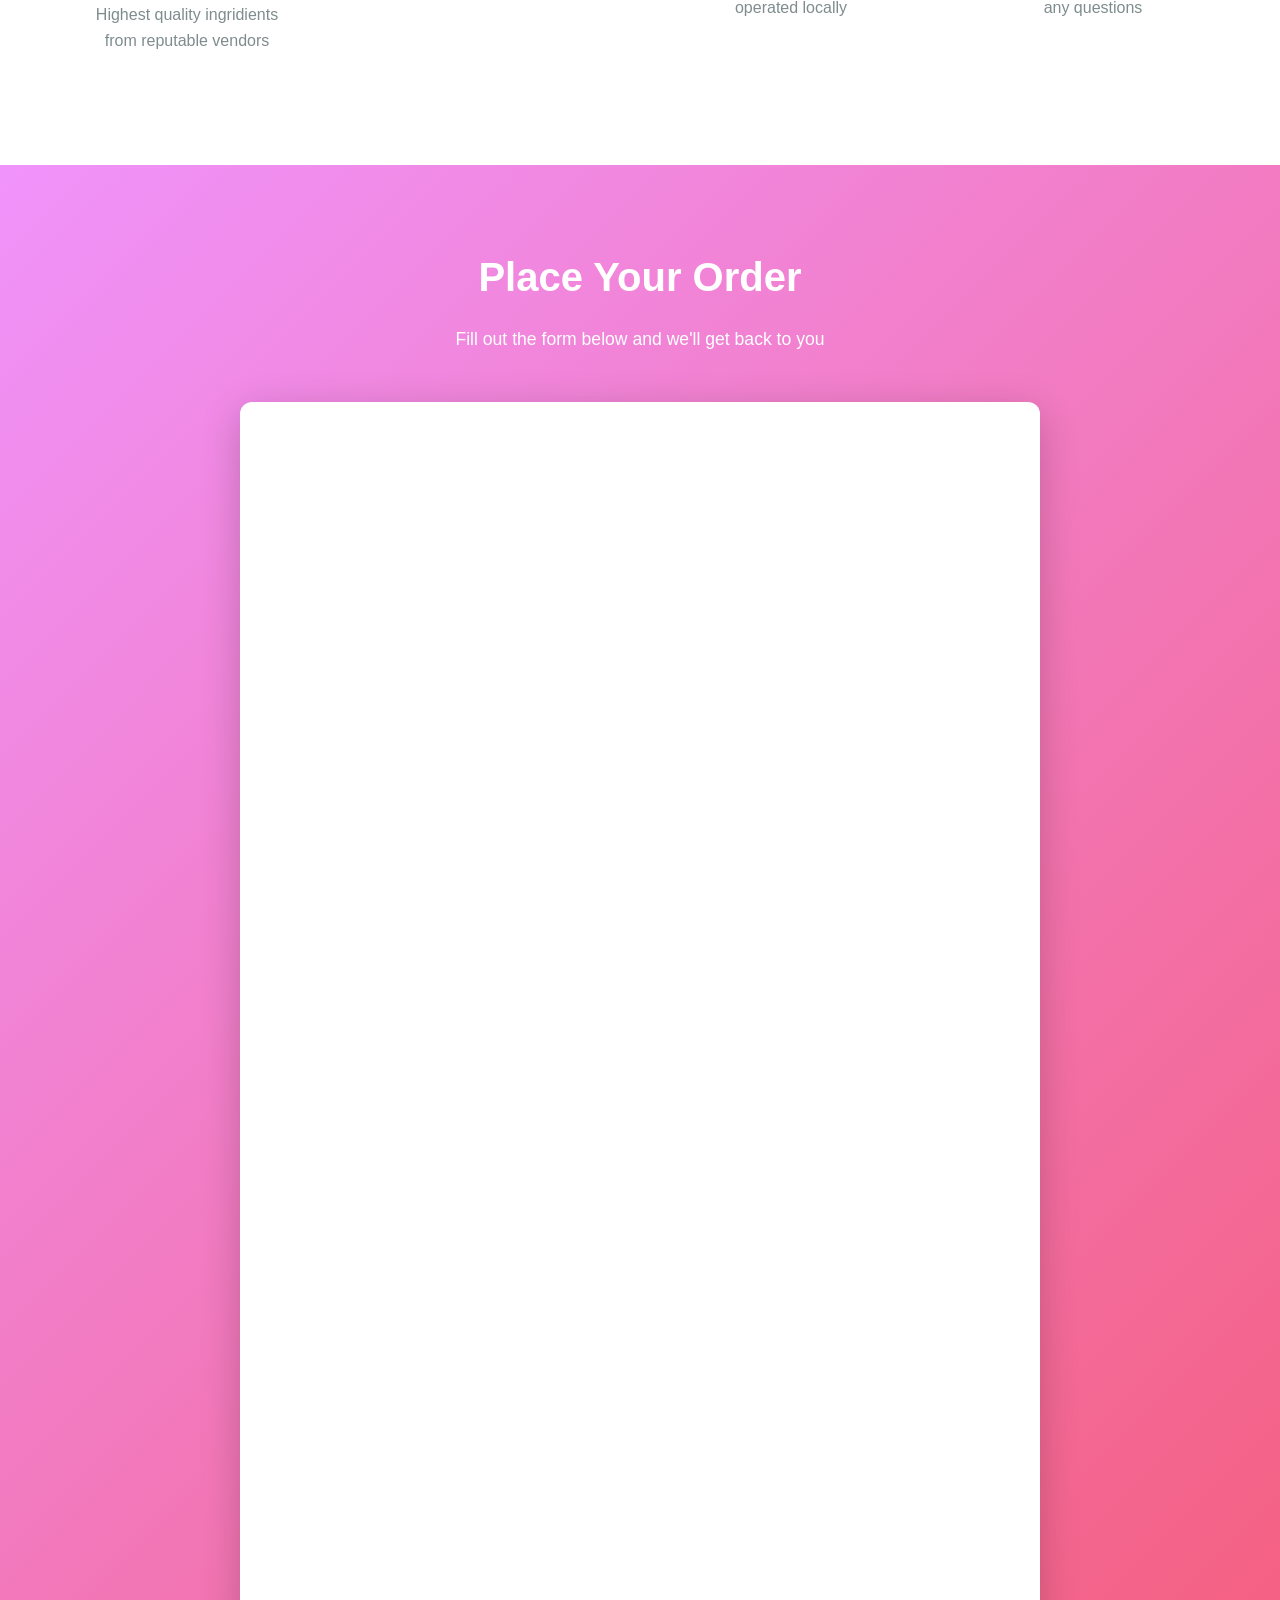
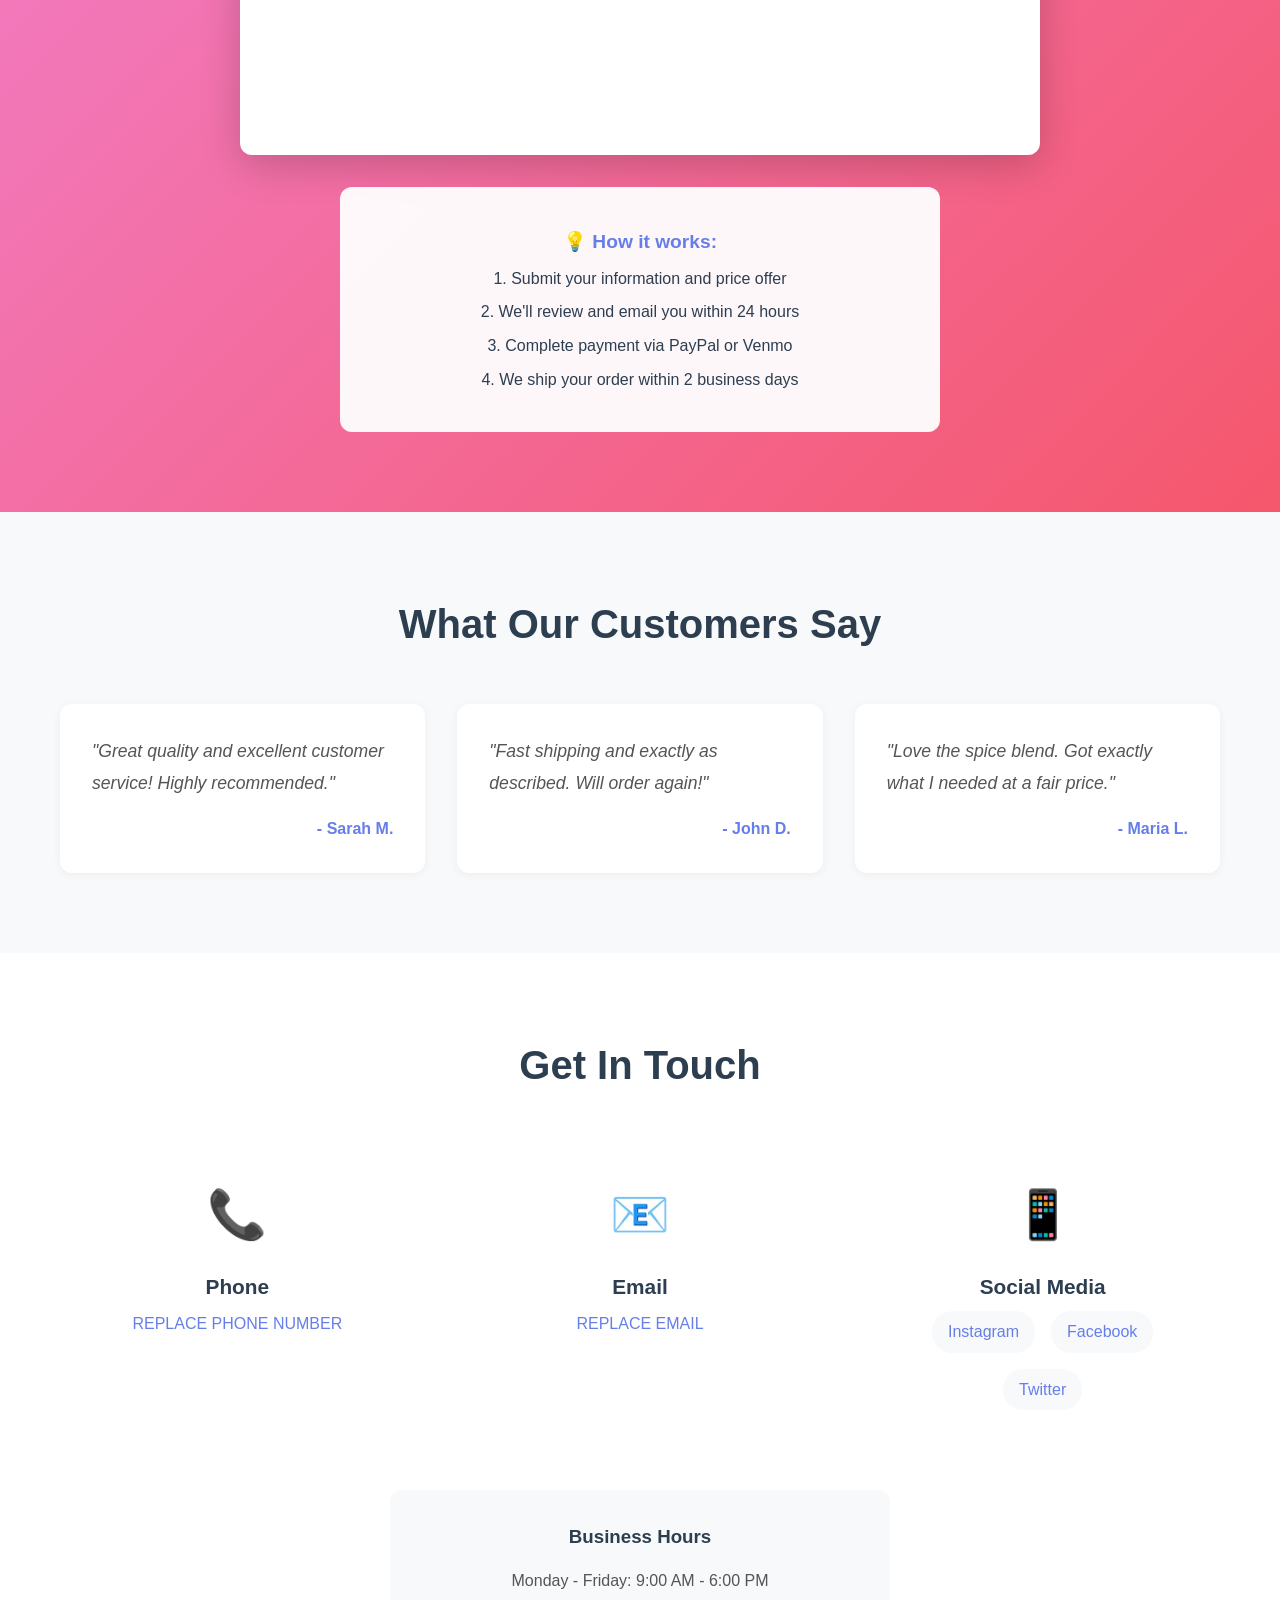
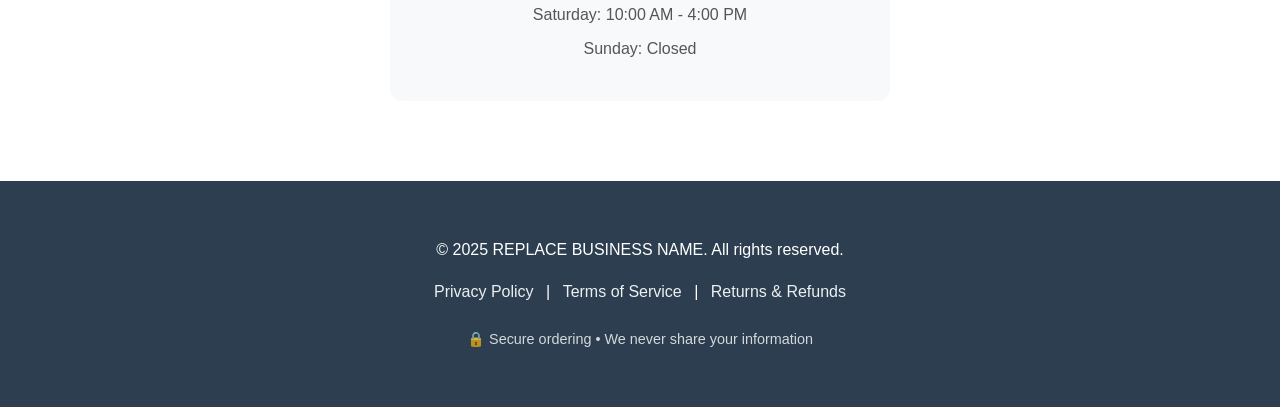
==== commit 2c601d86: "Add files via upload" ====
--- a/index.html
+++ b/index.html
@@ -121,7 +121,8 @@
                 
                 <!-- PASTE YOUR GOOGLE FORM IFRAME HERE -->
                  <iframe src="https://docs.google.com/forms/d/e/1FAIpQLSeBt4kflhxaP4t_a_ipEuscBpE4qZFkReSQwXzYaXc-3Cu7Hw/viewform?embedded=true" width="640" height="1282" frameborder="0" marginheight="0" marginwidth="0">Loading…</iframe>
-                <div class="form-REPLACE PRODUCT IMAGES">
+                <!--
+                 <div class="form-REPLACE PRODUCT IMAGES">
                     <h3>📝 Google Form Goes Here</h3>
                     <p><strong>Setup Instructions:</strong></p>
                     <ol style="text-align: left; max-width: 600px; margin: 1rem auto;">
@@ -134,6 +135,7 @@
                         <a href="https://forms.google.com" target="_blank" class="btn">Create Your Form Now</a>
                     </p>
                 </div>
+                -->
                 <!-- END GOOGLE FORM SECTION -->
             </div>
 
@@ -148,7 +150,7 @@
     </section>
 
     <!-- Testimonials Section (Optional) -->
-    <!--
+    
     <section id="testimonials" class="testimonials">
         <div class="container">
             <h2>What Our Customers Say</h2>
@@ -162,13 +164,13 @@
                     <p class="testimonial-author">- John D.</p>
                 </div>
                 <div class="testimonial">
-                    <p class="testimonial-text">"Love the flexible pricing. Got exactly what I needed at a fair price."</p>
+                    <p class="testimonial-text">"Love the spice blend. Got exactly what I needed at a fair price."</p>
                     <p class="testimonial-author">- Maria L.</p>
                 </div>
             </div>
         </div>
     </section>
-    -->
+
     
     <!-- Contact Section -->
     <section id="contact">
@@ -208,7 +210,7 @@
     <!-- Footer -->
     <footer>
         <div class="container">
-            <p>&copy; 2024 REPLACE BUSINESS NAME. All rights reserved.</p>
+            <p>&copy; 2025 REPLACE BUSINESS NAME. All rights reserved.</p>
             <p class="footer-links">
                 <a href="#privacy">Privacy Policy</a> | 
                 <a href="#terms">Terms of Service</a> | 
